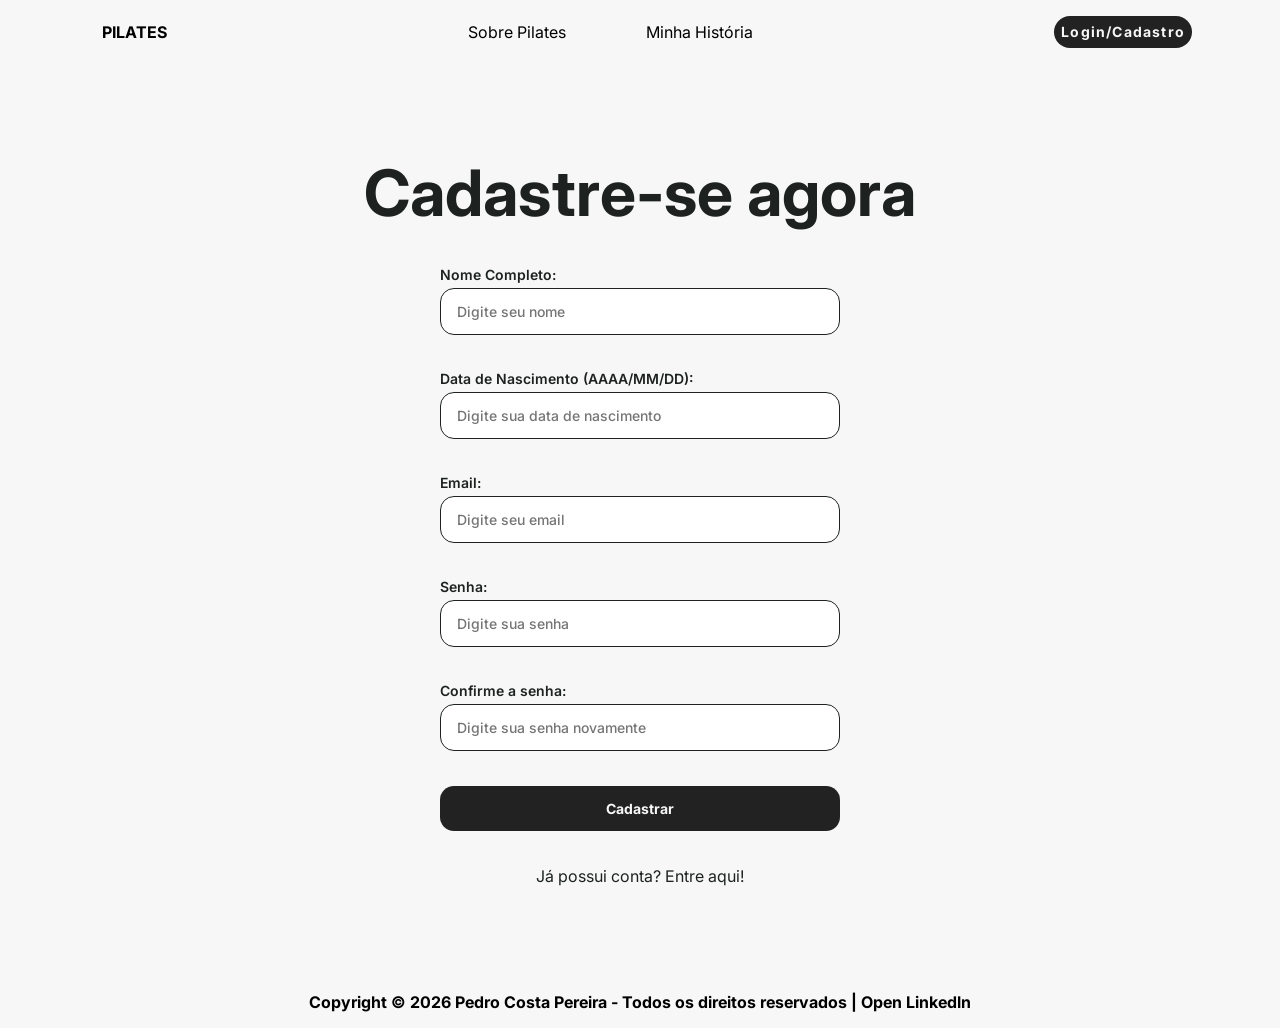
==== public/cadastro.html @ a61fd1d4 "Criação de nova rota para vizualização de tentativas de quiz do usuário" ====
<!DOCTYPE html>
<html lang="en">
<head>
    <meta charset="UTF-8">
    <meta name="viewport" content="width=device-width, initial-scale=1.0">
    <title>Pilates - Página de Cadastro</title>
    <link rel="stylesheet" href="css/style.css">
    <link rel="stylesheet" href="css/forms.css">
    <link href="https://fonts.googleapis.com/css2?family=Inter:wght@100..900&display=swap" rel="stylesheet">
</head>
<body>

    <header>

        <div class="titulo"><a href="index.html">PILATES</a></div>

        <ul class="header-pags">
            <li><a href="#secao-2">Sobre Pilates</a></li>
            <li><a href="minha-historia.html">Minha História</a></li>
        </ul>

        <div class="header-botao">
            <button><a href="login.html">Login/Cadastro</a></button>
        </div>

    </header>

    <div class="form">

        <h1>Cadastre-se agora</h1>

        <div class="campo">
            <p>Nome Completo:</p>
            <input type="text" id="ipt_nome_user" placeholder="Digite seu nome">
        </div>
        
        <div class="campo">
            <p>Data de Nascimento (AAAA/MM/DD):</p>
            <input type="text" id="ipt_nascimento_user" placeholder="Digite sua data de nascimento">
        </div>

        <div class="campo">
            <p>Email:</p>
            <input type="email" id="ipt_email_user" placeholder="Digite seu email">
        </div>

        <div class="campo">
            <p>Senha:</p>
            <input type="password" id="ipt_senha_user" placeholder="Digite sua senha">
        </div>

        <div class="campo"> 
            <p>Confirme a senha:</p>
            <input type="password" id="ipt_conf_senha_user" placeholder="Digite sua senha novamente">
        </div>

        <div class="campo">
            <button onclick="cadastrar()">Cadastrar</button>
        </div>

        <p>Já possui conta? <a href="login.html">Entre aqui!</a></p>

        <div class="erro" id="cardErro" style="display: none; color: red; margin-top: 10px;">
            <p id="mensagem_erro"></p>
        </div>

    </div>

    <footer>

        <div class="titulo">Copyright © 2026 Pedro Costa Pereira - Todos os direitos reservados | <a href="http://www.linkedin.com/in/pedrocosta6/">Open Linkedln</a></div>

    </footer>
    
</body>
</html>

<script>

    function cadastrar()
    {
        // aguardar();

        var nomeVar = ipt_nome_user.value;
        var dataBruta = ipt_nascimento_user.value;

        var dia = dataBruta[0] + dataBruta[1];
        var mes = dataBruta[3] + dataBruta[4];
        var ano = dataBruta[6] + dataBruta[7] + dataBruta[8] + dataBruta[9]

        var nascimentoVar = ano + `-` + mes + `-` + dia;

        var emailVar = ipt_email_user.value;
        var senhaVar = ipt_senha_user.value;
        var confirmacaoSenhaVar = ipt_conf_senha_user.value;

        console.log(nomeVar, emailVar, senhaVar, confirmacaoSenhaVar);

        var campos =
        [
            {valor: nomeVar, mensagem: "O campo NOME está vazio!"},
            {valor: nascimentoVar, mensagem: "O campo NASCIMENTO está vazio!"},
            {valor: emailVar, mensagem: "O campo EMAIL está vazio!"},
            {valor: senhaVar, mensagem: "O campo SENHA está vazio!"},
            {valor: confirmacaoSenhaVar, mensagem: "O campo CONFIRME A SENHA está vazio!"}
        ];

        for (var i = 0; i < campos.length; i++)
        {
            if (campos[i].valor == "")
            {
                cardErro.style.display = "block";
                mensagem_erro.innerHTML = campos[i].mensagem;
                
                return false;
            }
        }
        /*
        // Verificando se há algum campo em branco
        if (
            nomeVar == "" ||
            emailVar == "" ||
            senhaVar == "" ||
            confirmacaoSenhaVar == ""
        ) {
            cardErro.style.display = "block";
            mensagem_erro.innerHTML =
                "(Mensagem de erro para todos os campos em branco)";

            finalizarAguardar();
            return false;
        } else {
            //setInterval(sumirMensagem, 5000);
        }*/

        if (nomeVar.length < 1 ||
            (!emailVar.includes("@") || !emailVar.includes(".")) ||
            senhaVar.length < 6 ||
            confirmacaoSenhaVar != senhaVar)
        {
            cardErro.style.display = "block";
            mensagem_erro.innerHTML =
                "(Mensagem de erro para campos não preenchidos corretamente)";

            //finalizarAguardar();
            return false;
        }

        else
        {
            //setInterval(sumirMensagem, 5000);
        }

        // Enviando o valor da nova input
        fetch("/usuario/cadastrar",
        {
            method: "POST",
            headers: {
                "Content-Type": "application/json",
            },
            body: JSON.stringify({
                // crie um atributo que recebe o valor recuperado aqui
                // Agora vá para o arquivo routes/usuario.js
                nomeServer: nomeVar,
                dtNascServer: nascimentoVar,
                emailServer: emailVar,
                senhaServer: senhaVar,
                confSenhaServer: confirmacaoSenhaVar
            }),
        })
            .then(function (resposta)
            {
                console.log("resposta: ", resposta);

                if (resposta.ok)
                {
                    cardErro.style.display = "block";

                    mensagem_erro.innerHTML =
                        "Cadastro realizado com sucesso! Redirecionando para tela de Login...";

                    setTimeout(() => {
                        window.location = "login.html";
                    }, "2000");

                    //limparFormulario();
                    //finalizarAguardar();
                }
                
                else
                {
                    throw "Houve um erro ao tentar realizar o cadastro!";
                }
            })
            .catch(function (resposta)
            {
                console.log(`#ERRO: ${resposta}`);
                //finalizarAguardar();
            });

        return false;
    }


</script>
---- public/css/style.css ----
*
{
    margin: 0;
    padding: 0;
    box-sizing: border-box;
}

body
{
    font-family: 'Inter', sans-serif;
}

a
{
    text-decoration: none;
    color: inherit;
    
}

ul
{
    list-style: none;
}

header
{
    display: flex;
    background-color: #f6f7f6;
    align-items: center;
    justify-content: space-between;
    padding: 16px 8%;
}

button
{
    font-family: 'Inter', sans-serif;
    cursor: pointer;
}

.header-pags
{
    display: flex;
    gap: 80px;
}

.header-pags a
{
    text-decoration: none;
    font-size: 16px;
}

.titulo
{
    font-weight: bold;
}

.header-botao
{
    display: flex;
    gap: 20px;
}

.header-botao button
{
    background-color: #222222;
    color: #f6f7f6;
    border: none;
    padding: 6%;
    font-size: 14px;
    font-weight: bold;
    border-radius: 1rem;
    letter-spacing: 1.2px;
}

.secao
{
    min-height: auto;
    padding: 80px 0;
    display: flex;
    justify-content: space-between;
    background: #f6f7f6;
    align-items: center;
}

.secao-principal
{
    flex: 1;
    padding: 0 8%;
    max-width: 750px;
    color: #1d2221;
}


.secao-principal h1
{
    font-size: 64px;
    font-weight: bold;
    margin-bottom: 20px;
}

.secao-principal p
{
    font-size: 16px;
    margin-bottom: 28px;
    max-width: 380px;
    text-align: justify;

}

.secao-principal button
{
    background: transparent;
    color: #1d2221;
    border: 1px solid #1d2221;
    padding: 12px 28px;
    font-size: 15px;
    border-radius: 999px;
    display: flex;
    align-items: center;
    gap: 10px;
}

.secao-img, .secao-img-esquerda
{
    flex: 1;
    display: flex;
    align-items: flex-end;
}

.secao-img
{
    justify-content: flex-end;
}

.secao-img-esquerda
{
    justify-content: flex-start;
}

.secao-img img, .secao-img-esquerda img
{
    width: 100%;
    max-width: 100%;
}






.secao-conteudo
{
    display: flex;
    flex-direction: column;
    padding: 0 8%;
}

.secao-3-principal h1
{
    font-size: 64px;
    font-weight: bold;
    margin-bottom: 20px;
    color: #1d2221;
}

.secao-3-principal p
{
    font-size: 16px;
    margin-bottom: 28px;
    max-width: 570px;
    text-align: justify;
    line-height: 1.3;
}

.secao-3-cards
{
    display: flex;
    margin-top: 50px;
    padding-bottom: 100px;
    justify-content: space-between;
    gap: 30px;
    color: #1d2221;
}

.card
{
    border-radius: 40px;
    border: 1px solid #1d2221;
    padding:30px 20px;
    max-width: 250px;
    max-height: 380px;
}

.card .card-titulo
{
    margin-top: 10px;
    margin-bottom: 30px;
}





footer
{
    display: flex;
    background-color: #f6f7f6;
    align-items: center;
    justify-content: center;
    padding: 16px 8%;
}





/*TELA DE INÍCIO, APÓS O LOGIN DO USUÁRIO*/
.inicio
{
    display: flex;
    flex-direction: column;
    background: #f6f7f6;
    padding: 40px 8%;
    gap: 40px;
}

.inicio-topo
{
    display: flex;
    justify-content: space-between;
    align-items: center;
    color: #1d2221;
}

.inicio-topo-info h1
{
    font-size: 45px;
    font-weight: bold;
}

.inicio-topo-info p
{
    font-size: 15px;
    margin-top: 4px;
}



.inicio-topo-acoes
{
    display: flex;
    gap: 14px;
}


.btn-perfil
{
    color: #1d2221;
    border: 1px solid #1d2221;
    padding: 10px 22px;
    font-size: 14px;
    font-weight: bold;
    border-radius: 999px;
    font-family: 'Inter', sans-serif;
}

.btn-dashboard
{
    background: #1d2221;
    color: #f6f7f6;
    border: 1px solid #1d2221;
    padding: 10px 22px;
    font-size: 14px;
    font-weight: bold;
    border-radius: 999px;
    font-family: 'Inter', sans-serif;
}

.pref-vazio
{
    display: flex;
    flex-direction: column;
    align-items: center;
    border-radius: 20px;
    padding: 36px 20px;
    text-align: center;
    gap: 16px;
}

.pref-vazio p
{
    font-size: 14px;
    opacity: 0.55;
    max-width: 300px;
    line-height: 1.5;
}

.btn-preencher
{
    background-color: #222222;
    color: #f6f7f6;
    border: none;
    padding: 15px 40px;
    font-size: 14px;
    font-weight: bold;
    border-radius: 2rem;
}

.pref
{
    display: flex;
    flex-direction: column;
}

.pref h1
{
    margin-top: 30px;
    margin-bottom: 30px;
    color: #1d2221;
}

.pref-cards
{
    display: flex;
    justify-content: space-between;
    gap: 14px;
    border-radius: 18px;
    border: 1px solid #1d2221;
}
.pref-item
{
    background: #f6f7f6;
    border-radius: 18px;
    padding: 18px 16px;
}

.pref-item .pref-label
{
    font-size: 11px;
    font-weight: 600;
    margin-bottom: 10px;
    color: #4b5251;
}

.pref-item .pref-valor
{
    font-size: 16px;
    font-weight: 600;
}






.quiz
{
    display: flex;
    flex-direction: column;
    gap: 14px;
}

.quiz h1
{
    margin-top: 30px;
    margin-bottom: 30px;
    color: #1d2221;
}

.cards-quiz
{
    display: flex;
    gap: 14px;
    border-radius: 18px;
    flex-wrap: wrap;
}

.quiz-item
{
    background: #f6f7f6;
    border-radius: 18px;
    padding: 18px 16px;
    border: 1px solid #1d2221;
}

.quiz-item .quiz-label
{
    font-size: 11px;
    font-weight: 600;
    margin-bottom: 10px;
    color: #4b5251;
}

.quiz-item .quiz-valor
{
    font-size: 16px;
    font-weight: 600;
}

.escondido
{
    display: none;
}
---- public/css/forms.css ----
/* Container principal: centraliza tudo em coluna */
.form
{
    display: flex;
    min-height: 85vh;
    flex-direction: column;
    align-items: center;
    padding: 90px 8%;
    background: #f6f7f6;
    gap: 35px;
    color: #1d2221;
}

/* Título da página */
.form h1
{
    font-size: 64px;
    font-weight: bold;
}

/* Subtítulo centralizado */
.form p
{
    text-align: center;
    margin: 0;
}

/* Agrupa label e input em coluna, limitando largura */
.campo {
    display: flex;
    flex-direction: column;
    width: 100%;
    max-width: 400px; /* controla largura */
    gap: 5px;
}

/* nome do campo */
.campo p {
    font-size: 14px;
    font-weight: 600;
    margin: 0;
    text-align: left;
}

/* Input de texto */
.campo input {
    width: 100%; /* faz ocupar todo o container */
    padding: 14px 16px;
    font-size: 14px;
    font-weight: 500;
    border-radius: 14px;
    border: 1px solid #1d2221;
    font-family: 'Inter', sans-serif;
}

/* Select: mesma aparência do input */
.campo select
{
    width: 100%; /* faz ocupar todo o container */
    padding: 14px 16px;
    font-size: 14px;
    font-weight: 500;
    border-radius: 14px;
    border: 1px solid #1d2221;
    font-family: 'Inter', sans-serif;
}

/* Botão de submit: mesmas dimensões do input*/
.campo button
{
    width: 100%; /* mesma largura do input */
    padding: 14px 16px; /* igual ao input pra ficar consistente */
    font-size: 14px;
    font-weight: bold;
    border-radius: 14px;
    border: none;
    background-color: #222222;
    color: #f6f7f6;
}

/* Mensagem de erro */
.erro
{
    display: flex;
    flex-direction: row;
    text-align: center;
}
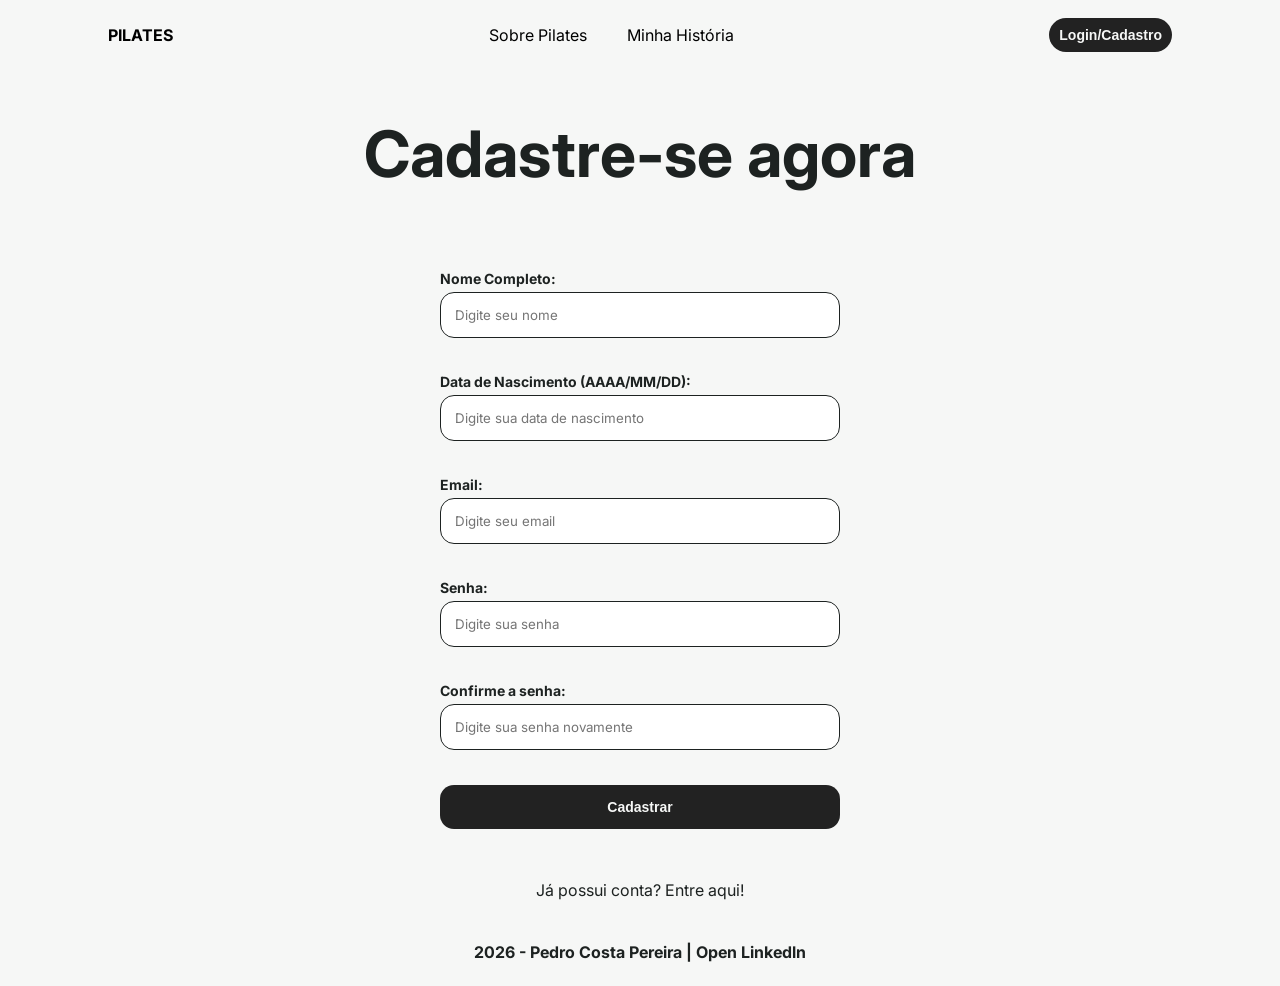
==== commit 4067fd63: "Adição de comentário em páginas CSS" ====
--- a/public/cadastro.html
+++ b/public/cadastro.html
@@ -4,8 +4,8 @@
     <meta charset="UTF-8">
     <meta name="viewport" content="width=device-width, initial-scale=1.0">
     <title>Pilates - Página de Cadastro</title>
-    <link rel="stylesheet" href="css/style.css">
-    <link rel="stylesheet" href="css/forms.css">
+    <link rel="stylesheet" href="css/institucional.css">
+    <link rel="stylesheet" href="css/formulario.css">
     <link href="https://fonts.googleapis.com/css2?family=Inter:wght@100..900&display=swap" rel="stylesheet">
 </head>
 <body>
@@ -14,10 +14,10 @@
 
         <div class="titulo"><a href="index.html">PILATES</a></div>
 
-        <ul class="header-pags">
-            <li><a href="#secao-2">Sobre Pilates</a></li>
-            <li><a href="minha-historia.html">Minha História</a></li>
-        </ul>
+        <div class="header-pags">
+            <a href="#secao-2">Sobre Pilates</a>
+            <a href="minha-historia.html">Minha História</a>
+        </div>
 
         <div class="header-botao">
             <button><a href="login.html">Login/Cadastro</a></button>
@@ -68,7 +68,7 @@
 
     <footer>
 
-        <div class="titulo">Copyright © 2026 Pedro Costa Pereira - Todos os direitos reservados | <a href="http://www.linkedin.com/in/pedrocosta6/">Open Linkedln</a></div>
+        <div class="titulo">2026 - Pedro Costa Pereira | <a href="http://www.linkedin.com/in/pedrocosta6/">Open Linkedln</a></div>
 
     </footer>
     
--- a/public/css/institucional.css
+++ b/public/css/institucional.css
@@ -0,0 +1,145 @@
+body
+{
+    font-family: 'Inter', sans-serif; /* Fonte padrão escolhida*/
+    background: #f6f7f6; /* Cor de fundo padrão*/
+}
+
+a
+{
+    text-decoration: none; /* Tira sublinhado dos links*/
+    color: inherit; /* Tira azul automatico do link*/
+    
+}
+
+button
+{
+    cursor: pointer; /* 'Maozinha' do mouse aparece, inidica que é clicável*/
+}
+
+header
+{
+    display: flex; /* Alinhar elementos horizontalmente*/
+    align-items: center; /* Centraliza elementos */
+    justify-content: space-between; /* Espaço entre elementos'*/
+    padding: 10px 100px; /* Espaçamento interno -> 16px cima e baixo | 110px laterais*/
+}
+
+.header-pags
+{
+    display: flex; /* Alinhar elementos horizontalmente*/
+    gap: 40px; /* Espaço entre os links*/
+}
+
+.titulo
+{
+    font-weight: bold; /* Negrito */
+}
+
+.header-botao button
+{
+    background-color: #222222; /* Cor do botão */
+    color: #f6f7f6; /* Cor do conteudo do botao*/
+    border: none; /* Tira a borda padrão*/
+    padding: 9px 10px; /* Espaçamento interno -> 9px cima e baixo | 10px laterais*/
+    font-size: 14px; /* Tamanho da escrita do botão*/
+    font-weight: bold; /* Negrito */
+    border-radius: 999px; /* Botão totalmente arredondado*/
+}
+
+.secao
+{
+    display: flex; /* Alinhar elementos horizontalmente*/
+    align-items: center; /* Centraliza elementos */
+    justify-content: space-between; /* Espaço entre elementos'*/
+    padding: 50px 0px; /* Espaçamento interno -> 50px cima e baixo | 0 laterais*/
+    margin-bottom: 60px; /* Espaço entre uma seção e outra*/
+}
+
+.secao-principal
+{
+    flex: 1; /* Texto ocupa espaço proporcional com outro elemento*/
+    padding: 0 100px; /* Espaçamento interno -> 0 cima e baixo | 100px laterais*/
+    color: #1d2221; /* Cor do texto*/
+}
+
+
+.secao-principal h1
+{
+    font-size: 64px; /* Tamanho da escrita*/
+    margin-bottom: 20px; /* Espaço embaixo do titulo (h1)*/
+}
+
+.secao-principal p
+{
+    font-size: 16px; /* Tamanho da escrita*/
+    text-align: justify; /* Texto justificado*/
+}
+
+.secao-principal button
+{
+    color: #1d2221; /* Cor do texto*/
+    background: transparent; /* Botão transparente*/
+    border: 1px solid #1d2221; /* Borda do botão*/
+    padding: 12px 28px; /* Espaçamento interno -> 12px cima e baixo | 28px laterais*/
+    font-size: 15px; /* Tamanho da escrita*/
+    border-radius: 999px; /* Botão totalmente arredondado*/
+}
+
+.secao-img
+{
+    flex: 1; /* img ocupa espaço proporcional com outro elemento*/
+    padding-right: 100px; /* Espaçamento direito da img até a 'parede'*/
+}
+
+.secao-img-esquerda
+{
+    flex: 1; /* img ocupa espaço proporcional com outro elemento*/
+    padding-left: 100px; /* Espaçamento esquerdo da img até a 'parede'*/
+}
+
+.secao-img img, .secao-img-esquerda img
+{
+    width: 100%; /* img ocupa toda a largura da div*/
+    border-radius: 20px; /* Arredonda os cantos*/
+}
+
+.secao-conteudo
+{
+    padding: 0 100px; /* Espaçamento interno -> 0 cima e baixo | 100px laterais*/
+}
+
+.secao-cards-principal h1
+{
+    font-size: 64px; /* Tamanho da escrita*/
+    margin-bottom: 20px; /* Espaço embaixo do titulo (h1)*/
+    color: #1d2221; /* Cor do texto*/
+}
+
+.secao-cards
+{
+    display: flex; /* Alinhar elementos horizontalmente*/
+    margin-top: 50px; /* Espaço encima dos cards*/
+    gap: 30px; /* Espaço entre os cards*/
+    color: #1d2221; /* Cor do texto*/
+}
+
+.card
+{
+    border-radius: 40px; /* Arredonda os cantos*/
+    border: 1px solid #1d2221; /* Borda do card*/
+    padding:30px 20px; /* Espaçamento interno -> 30px cima e baixo | 20px laterais*/
+}
+
+.card .card-titulo
+{
+    margin-top: 10px; /* Espaço encima do titulo do card*/
+    margin-bottom: 30px; /* Espaço embaixo do titulo*/
+}
+
+footer
+{
+    display: flex; /* Alinhar elementos horizontalmente*/
+    justify-content: center; /* Centraliza elementos */
+    padding: 16px; /* Espaçamento interno -> 16px pros 4 lados*/
+    color: #1d2221; /* Cor do texto*/
+}
--- a/public/css/formulario.css
+++ b/public/css/formulario.css
@@ -0,0 +1,78 @@
+.form
+{
+    display: flex; /* Alinhar elementos horizontalmente*/
+    flex-direction: column; /* Elementos ficam em colunas*/
+    align-items: center; /* Centraliza elementos */
+    padding: 10px 100px; /* Espaçamento interno -> 10px cima e baixo | 100px laterais*/
+    gap: 35px; /* Espaço entre os elementos*/
+    color: #1d2221; /* Cor do texto*/
+}
+
+.form h1
+{
+    font-size: 64px; /* Tamanho da escrita*/
+}
+
+.campo
+{
+    display: flex; /* Alinhar elementos horizontalmente*/
+    flex-direction: column; /* Elementos ficam em colunas*/
+    width: 100%; /* input ocupa toda a largura da div*/
+    max-width: 400px; /* Largura máxima do input */
+    gap: 5px; /* Espaço entre os elementos*/
+}
+
+.campo p
+{
+    font-size: 14px; /* Tamanho da escrita*/
+    font-weight: bold; /* Negrito */
+    margin: 0; /* Tira margem padrão*/
+}
+
+.campo input
+{
+    padding: 14px; /* Espaçamento interno -> 14px pros 4 lados*/
+    border-radius: 14px; /* Arredonda os cantos*/
+    border: 1px solid #1d2221; /* Borda do input*/
+    font-family: 'Inter', sans-serif; /* Fonte padrão do site*/
+}
+
+.campo select
+{
+    width: 100%; /* faz ocupar todo o container */
+    padding: 14px; /* Espaçamento interno -> 14px pros 4 lados*/
+    font-size: 14px; /* Tamanho da escrita*/
+    border-radius: 14px; /* Arredonda os cantos*/
+    border: 1px solid #1d2221; /* Borda do select*/
+    font-family: 'Inter', sans-serif; /* Fonte padrão do site*/
+}
+
+.campo button
+{ 
+    padding: 14px; /* Espaçamento interno -> 14px pros 4 lados*/
+    font-size: 14px; /* Tamanho da escrita*/
+    font-weight: bold; /* Negrito */
+    border-radius: 14px; /* Arredonda os cantos*/
+    border: none; /* Tira a borda padrão*/
+    background-color: #222222; /* Cor do botão */
+    color: #f6f7f6; /* Cor do conteudo do botao*/
+}
+
+.erro
+{
+    display: flex; /* Alinhar elementos horizontalmente*/
+    justify-content: center; /* Centraliza elementos */
+}
+
+.loading-div
+{
+    display: none; /* Elemento se inicia escondido e vai se mostrar no carregamento*/
+    justify-content: center; /* Centraliza elementos */
+    margin-top: 10px; /* Espaço encima do loading*/
+}
+
+#loading-gif
+{
+    width: 50px; /* Largura*/
+    height: 50px; /* Altura*/
+}   
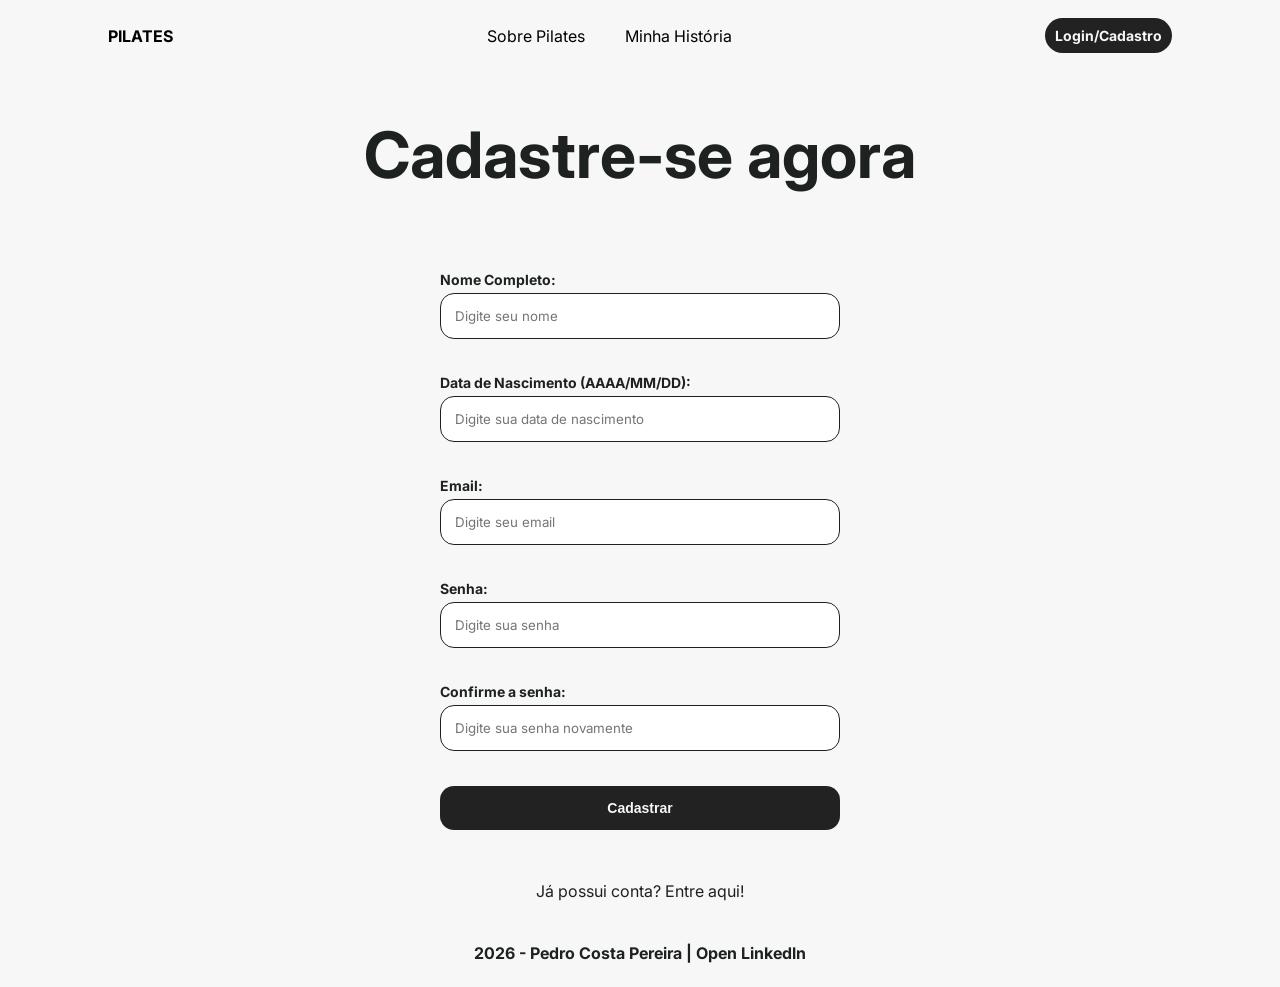
==== commit ecd5a649: "Adicionando icone na aba do site" ====
--- a/public/cadastro.html
+++ b/public/cadastro.html
@@ -3,10 +3,12 @@
 <head>
     <meta charset="UTF-8">
     <meta name="viewport" content="width=device-width, initial-scale=1.0">
-    <title>Pilates - Página de Cadastro</title>
+    
+    <title>Pilates - Cadastre-se</title>
+
+    <link rel="icon" href="assets/icons/icone.png">
     <link rel="stylesheet" href="css/institucional.css">
     <link rel="stylesheet" href="css/formulario.css">
-    <link href="https://fonts.googleapis.com/css2?family=Inter:wght@100..900&display=swap" rel="stylesheet">
 </head>
 <body>
 
@@ -20,7 +22,7 @@
         </div>
 
         <div class="header-botao">
-            <button><a href="login.html">Login/Cadastro</a></button>
+            <a href="login.html">Login/Cadastro</a>
         </div>
 
     </header>
--- a/public/css/institucional.css
+++ b/public/css/institucional.css
@@ -1,3 +1,5 @@
+@import url('https://fonts.googleapis.com/css2?family=Inter:ital,opsz,wght@0,14..32,100..900;1,14..32,100..900&display=swap');
+
 body
 {
     font-family: 'Inter', sans-serif; /* Fonte padrão escolhida*/
@@ -35,7 +37,7 @@
     font-weight: bold; /* Negrito */
 }
 
-.header-botao button
+.header-botao a
 {
     background-color: #222222; /* Cor do botão */
     color: #f6f7f6; /* Cor do conteudo do botao*/
@@ -44,6 +46,7 @@
     font-size: 14px; /* Tamanho da escrita do botão*/
     font-weight: bold; /* Negrito */
     border-radius: 999px; /* Botão totalmente arredondado*/
+    display: flex; /* Alinhar elementos horizontalmente*/
 }
 
 .secao
@@ -142,4 +145,9 @@
     justify-content: center; /* Centraliza elementos */
     padding: 16px; /* Espaçamento interno -> 16px pros 4 lados*/
     color: #1d2221; /* Cor do texto*/
+}
+
+.escondido
+{
+    display: none; /* Elemento se inicia escondido*/
 }
--- a/public/css/formulario.css
+++ b/public/css/formulario.css
@@ -75,4 +75,9 @@
 {
     width: 50px; /* Largura*/
     height: 50px; /* Altura*/
-}   +}   
+
+.escondido
+{
+    display: none;
+}
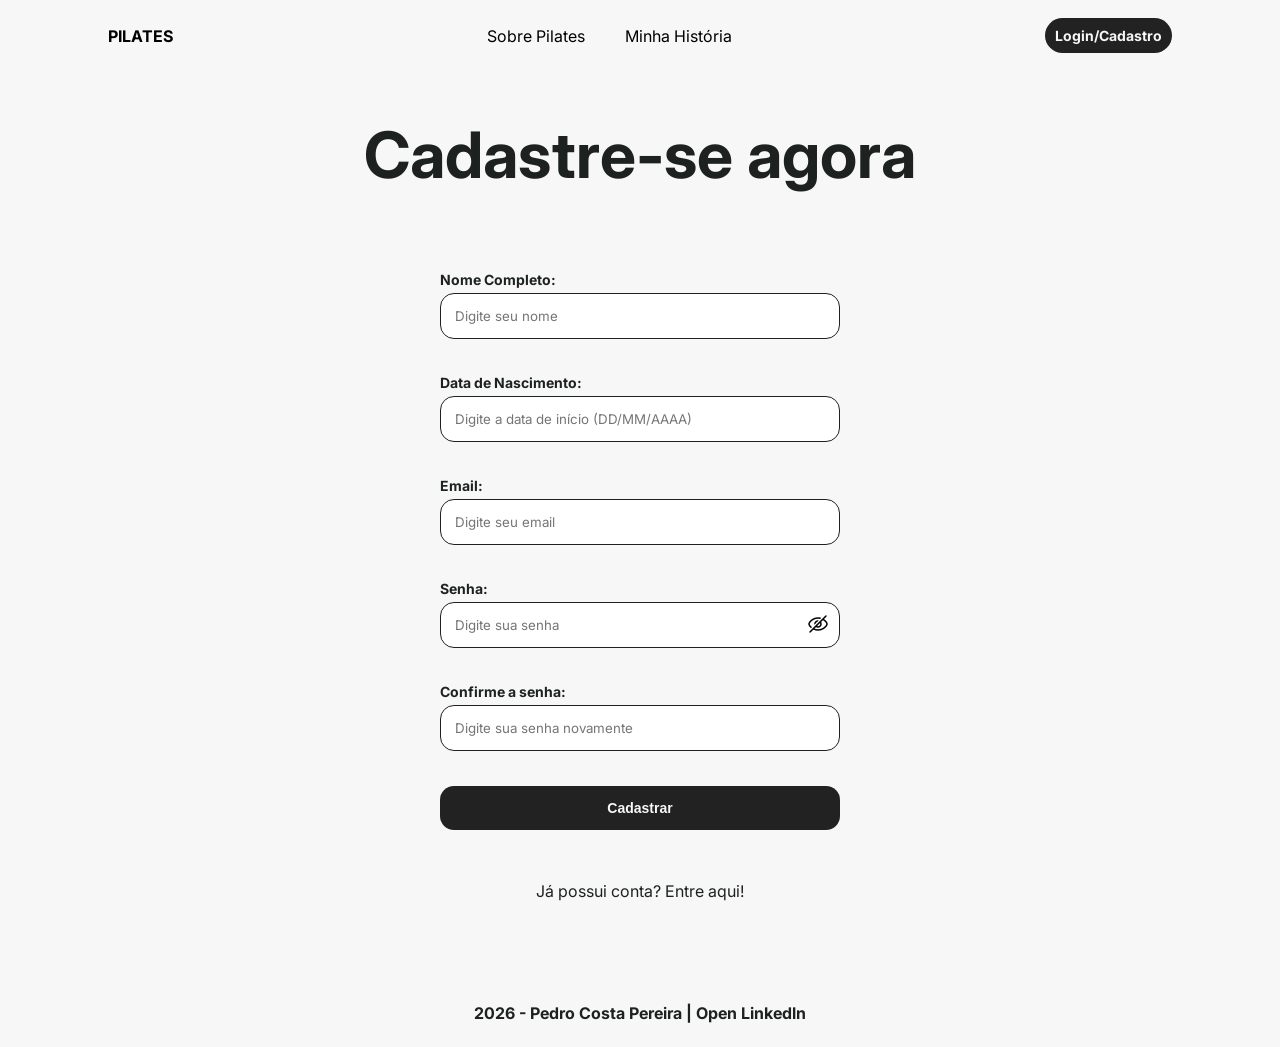
==== commit 07b1645a: "Adicionando seção de editar preferências | Lógica para ver e esconder senha" ====
--- a/public/cadastro.html
+++ b/public/cadastro.html
@@ -3,12 +3,15 @@
 <head>
     <meta charset="UTF-8">
     <meta name="viewport" content="width=device-width, initial-scale=1.0">
-    
+
     <title>Pilates - Cadastre-se</title>
+
+    <script src="js/sessao.js"></script>
 
     <link rel="icon" href="assets/icons/icone.png">
     <link rel="stylesheet" href="css/institucional.css">
     <link rel="stylesheet" href="css/formulario.css">
+
 </head>
 <body>
 
@@ -37,8 +40,8 @@
         </div>
         
         <div class="campo">
-            <p>Data de Nascimento (AAAA/MM/DD):</p>
-            <input type="text" id="ipt_nascimento_user" placeholder="Digite sua data de nascimento">
+            <p>Data de Nascimento:</p>
+            <input type="text" id="ipt_nascimento_user" placeholder="Digite a data de início (DD/MM/AAAA)">
         </div>
 
         <div class="campo">
@@ -48,7 +51,10 @@
 
         <div class="campo">
             <p>Senha:</p>
-            <input type="password" id="ipt_senha_user" placeholder="Digite sua senha">
+            <div id="div_olho" class="div_olho">
+                <input type="password" id="ipt_senha_user" placeholder="Digite sua senha">
+                <img id="olho" onclick="verSenha()" class="olho-visivel" src="assets/icons/not-visible.png" alt="">
+            </div>
         </div>
 
         <div class="campo"> 
@@ -154,7 +160,7 @@
         }
 
         // Enviando o valor da nova input
-        fetch("/usuario/cadastrar",
+        fetch("/usuario/cadastrar-usuario",
         {
             method: "POST",
             headers: {
--- a/public/css/formulario.css
+++ b/public/css/formulario.css
@@ -1,3 +1,8 @@
+button
+{
+    cursor: pointer; /* 'Maozinha' do mouse aparece, inidica que é clicável*/
+}
+
 .form
 {
     display: flex; /* Alinhar elementos horizontalmente*/
@@ -6,6 +11,7 @@
     padding: 10px 100px; /* Espaçamento interno -> 10px cima e baixo | 100px laterais*/
     gap: 35px; /* Espaço entre os elementos*/
     color: #1d2221; /* Cor do texto*/
+    margin-bottom: 60px;
 }
 
 .form h1
@@ -35,6 +41,7 @@
     border-radius: 14px; /* Arredonda os cantos*/
     border: 1px solid #1d2221; /* Borda do input*/
     font-family: 'Inter', sans-serif; /* Fonte padrão do site*/
+    
 }
 
 .campo select
@@ -75,7 +82,30 @@
 {
     width: 50px; /* Largura*/
     height: 50px; /* Altura*/
-}   
+}
+
+
+
+
+.div_olho
+{
+    position: relative;
+}
+
+.div_olho input
+{
+    width: 100%;
+    box-sizing: border-box;
+}
+
+.olho-visivel
+{
+    position: absolute;
+    cursor: pointer;
+    top: 10px;
+    right: 10px;
+}
+
 
 .escondido
 {
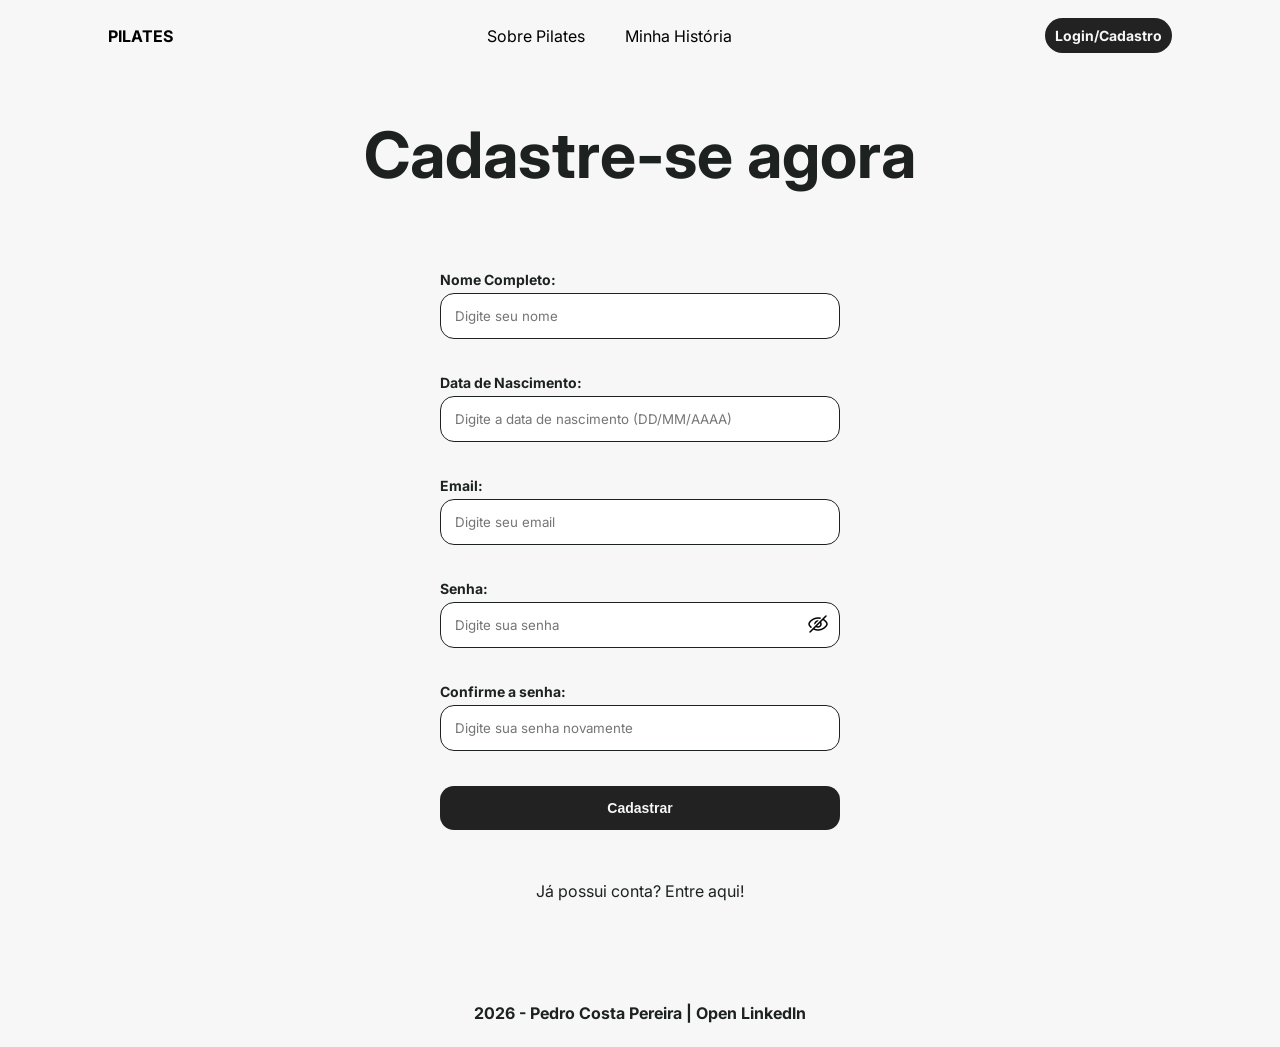
==== commit 7a4d029a: "Adicionando lógica para destaque nos gráficos" ====
--- a/public/cadastro.html
+++ b/public/cadastro.html
@@ -41,7 +41,7 @@
         
         <div class="campo">
             <p>Data de Nascimento:</p>
-            <input type="text" id="ipt_nascimento_user" placeholder="Digite a data de início (DD/MM/AAAA)">
+            <input type="text" id="ipt_nascimento_user" placeholder="Digite a data de nascimento (DD/MM/AAAA)">
         </div>
 
         <div class="campo">
@@ -68,10 +68,6 @@
 
         <p>Já possui conta? <a href="login.html">Entre aqui!</a></p>
 
-        <div class="erro" id="cardErro" style="display: none; color: red; margin-top: 10px;">
-            <p id="mensagem_erro"></p>
-        </div>
-
     </div>
 
     <footer>
@@ -87,7 +83,6 @@
 
     function cadastrar()
     {
-        // aguardar();
 
         var nomeVar = ipt_nome_user.value;
         var dataBruta = ipt_nascimento_user.value;
@@ -104,110 +99,84 @@
 
         console.log(nomeVar, emailVar, senhaVar, confirmacaoSenhaVar);
 
-        var campos =
-        [
-            {valor: nomeVar, mensagem: "O campo NOME está vazio!"},
-            {valor: nascimentoVar, mensagem: "O campo NASCIMENTO está vazio!"},
-            {valor: emailVar, mensagem: "O campo EMAIL está vazio!"},
-            {valor: senhaVar, mensagem: "O campo SENHA está vazio!"},
-            {valor: confirmacaoSenhaVar, mensagem: "O campo CONFIRME A SENHA está vazio!"}
-        ];
+        if (nomeVar == "" || emailVar == "" || senhaVar == "" || confirmacaoSenhaVar == "")
+        {
+            alert(`Verifique campos em branco`);
+            return false;
+        }
 
-        for (var i = 0; i < campos.length; i++)
+        else if (nomeVar.length < 3)
         {
-            if (campos[i].valor == "")
-            {
-                cardErro.style.display = "block";
-                mensagem_erro.innerHTML = campos[i].mensagem;
-                
-                return false;
-            }
+            alert(`Seu nome deve ter mais de 1 caractere`);
+            return false;
         }
-        /*
-        // Verificando se há algum campo em branco
-        if (
-            nomeVar == "" ||
-            emailVar == "" ||
-            senhaVar == "" ||
-            confirmacaoSenhaVar == ""
-        ) {
-            cardErro.style.display = "block";
-            mensagem_erro.innerHTML =
-                "(Mensagem de erro para todos os campos em branco)";
 
-            finalizarAguardar();
+        else if (!dataBruta.includes('/'))
+        {
+            alert(`Certifique-se que sua data de nascimento está seguindo esse formato: DD/MM/AAAA`);
             return false;
-        } else {
-            //setInterval(sumirMensagem, 5000);
-        }*/
+        }
 
-        if (nomeVar.length < 1 ||
-            (!emailVar.includes("@") || !emailVar.includes(".")) ||
-            senhaVar.length < 6 ||
-            confirmacaoSenhaVar != senhaVar)
+        else if (!emailVar.includes("@") || !emailVar.includes(".com"))
         {
-            cardErro.style.display = "block";
-            mensagem_erro.innerHTML =
-                "(Mensagem de erro para campos não preenchidos corretamente)";
+            alert(`Certifique-se que seu e-mail contenha "@" e ".com"`);
+            return false;
+        }
 
-            //finalizarAguardar();
+        else if (senhaVar.length < 5)
+        {
+            alert(`Sua senha deve conter mais de 5 caracteres`);
+            return false;
+        }
+
+        else if (confirmacaoSenhaVar != senhaVar)
+        {
+            alert(`Sua senha não está igual`)
             return false;
         }
 
         else
         {
-            //setInterval(sumirMensagem, 5000);
+            fetch("/usuario/cadastrar-usuario",
+            {
+                method: "POST",
+                headers: {
+                    "Content-Type": "application/json",
+                },
+                body: JSON.stringify({
+                    
+                    nomeServer: nomeVar,
+                    dtNascServer: nascimentoVar,
+                    emailServer: emailVar,
+                    senhaServer: senhaVar,
+                    confSenhaServer: confirmacaoSenhaVar
+                }),
+            })
+                .then(function (resposta)
+                {
+                    console.log("resposta: ", resposta);
+
+                    if (resposta.ok)
+                    {
+                        alert("Cadastro realizado com sucesso! Redirecionando para tela de Login");
+
+                        setTimeout(() => {
+                            window.location = "login.html";
+                        }, 1000);
+                    }
+                    
+                    else
+                    {
+                        throw alert("Houve um erro ao tentar realizar o cadastro!");
+                    }
+                })
+                .catch(function (resposta)
+                {
+                    alert(`#ERRO: ${resposta}`);
+                });
+
+                return false;
         }
-
-        // Enviando o valor da nova input
-        fetch("/usuario/cadastrar-usuario",
-        {
-            method: "POST",
-            headers: {
-                "Content-Type": "application/json",
-            },
-            body: JSON.stringify({
-                // crie um atributo que recebe o valor recuperado aqui
-                // Agora vá para o arquivo routes/usuario.js
-                nomeServer: nomeVar,
-                dtNascServer: nascimentoVar,
-                emailServer: emailVar,
-                senhaServer: senhaVar,
-                confSenhaServer: confirmacaoSenhaVar
-            }),
-        })
-            .then(function (resposta)
-            {
-                console.log("resposta: ", resposta);
-
-                if (resposta.ok)
-                {
-                    cardErro.style.display = "block";
-
-                    mensagem_erro.innerHTML =
-                        "Cadastro realizado com sucesso! Redirecionando para tela de Login...";
-
-                    setTimeout(() => {
-                        window.location = "login.html";
-                    }, "2000");
-
-                    //limparFormulario();
-                    //finalizarAguardar();
-                }
-                
-                else
-                {
-                    throw "Houve um erro ao tentar realizar o cadastro!";
-                }
-            })
-            .catch(function (resposta)
-            {
-                console.log(`#ERRO: ${resposta}`);
-                //finalizarAguardar();
-            });
-
-        return false;
     }
 
-
 </script>
--- a/public/css/institucional.css
+++ b/public/css/institucional.css
@@ -36,6 +36,12 @@
 {
     font-weight: bold; /* Negrito */
 }
+
+/*.header-botao
+{
+    display: flex;
+    gap: 14px;
+}*/
 
 .header-botao a
 {
